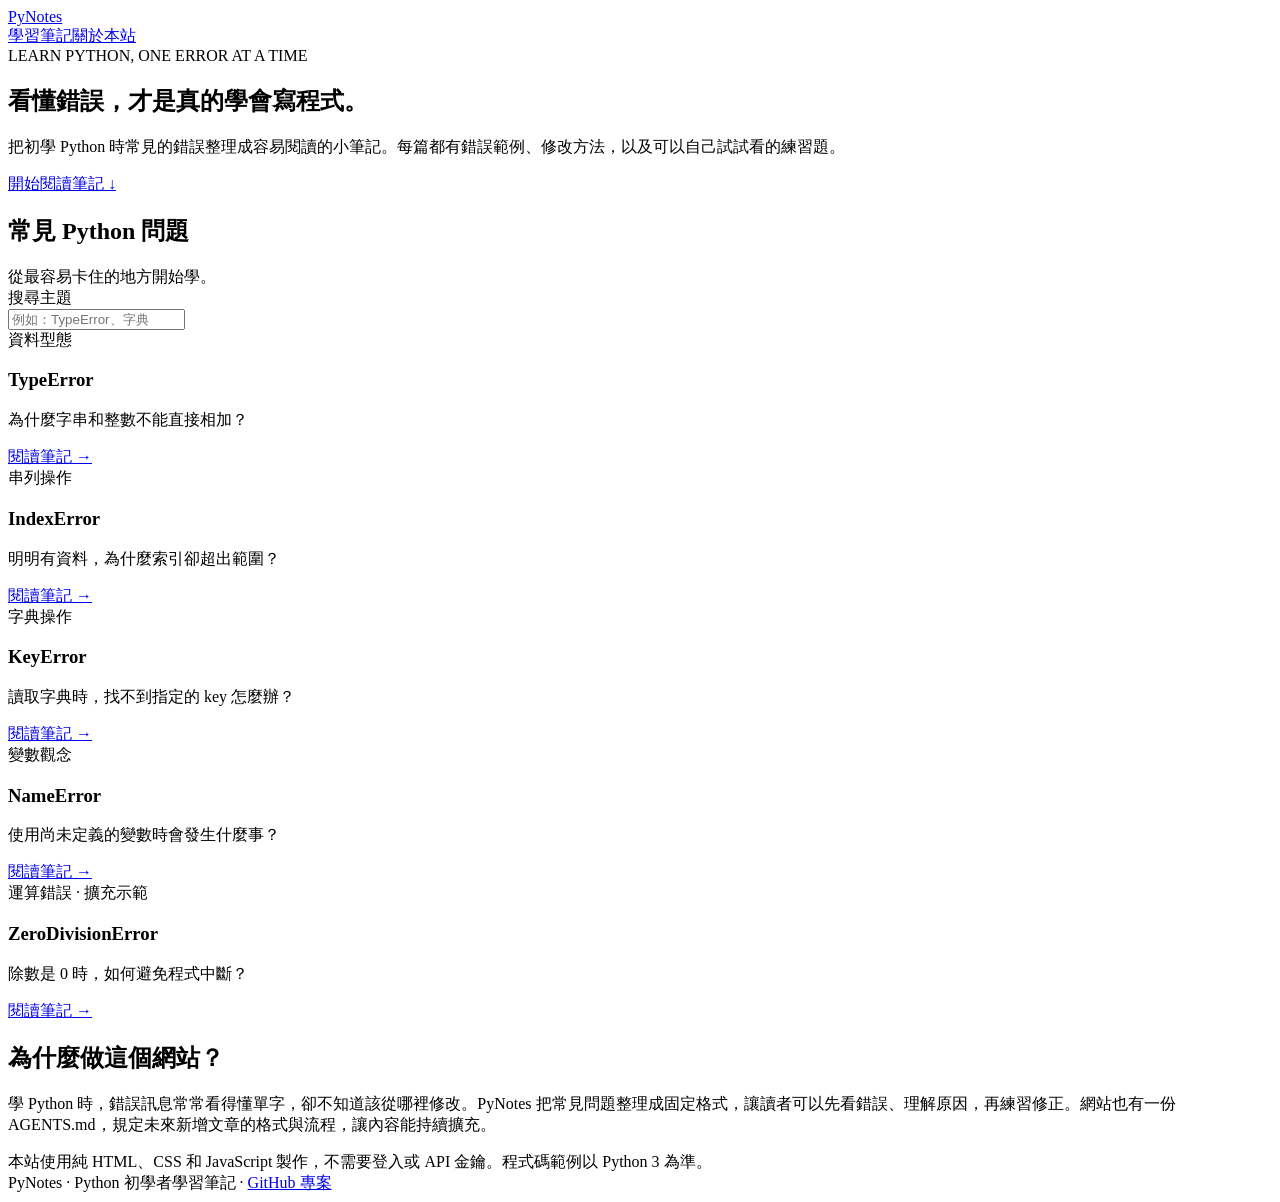
==== index.html @ ad29ce37 "Add files via upload" ====
<!doctype html><html lang="zh-Hant"><head><meta charset="utf-8"><meta name="viewport" content="width=device-width, initial-scale=1"><meta name="description" content="PyNotes：給 Python 初學者的錯誤排解與學習筆記。"><title>PyNotes｜Python 初學者學習筆記</title><link rel="stylesheet" href="css/style.css"><script src="js/main.js" defer></script></head><body><header class="site-header"><div class="container header-inner"><a class="brand" href="index.html">Py<span>Notes</span></a><nav class="nav" aria-label="主選單"><a href="#lessons">學習筆記</a><a href="#about">關於本站</a></nav></div></header><main><section class="hero"><div class="container"><div class="eyebrow">LEARN PYTHON, ONE ERROR AT A TIME</div><h1>看懂錯誤，才是真的學會寫程式。</h1><p>把初學 Python 時常見的錯誤整理成容易閱讀的小筆記。每篇都有錯誤範例、修改方法，以及可以自己試試看的練習題。</p><a class="cta" href="#lessons">開始閱讀筆記 ↓</a></div></section><section id="lessons" class="section container"><div class="section-heading"><div><h2>常見 Python 問題</h2><div class="muted">從最容易卡住的地方開始學。</div></div><label for="lesson-search"><span class="muted">搜尋主題</span><br><input class="search" id="lesson-search" type="search" placeholder="例如：TypeError、字典" autocomplete="off"></label></div><div class="grid" id="lesson-grid"><article class="card" data-keywords="typeerror 型態 字串 整數 str"><span class="tag">資料型態</span><h3>TypeError</h3><p>為什麼字串和整數不能直接相加？</p><a href="lessons/typeerror.html">閱讀筆記 →</a></article><article class="card" data-keywords="indexerror 串列 list 索引 越界"><span class="tag">串列操作</span><h3>IndexError</h3><p>明明有資料，為什麼索引卻超出範圍？</p><a href="lessons/indexerror.html">閱讀筆記 →</a></article><article class="card" data-keywords="keyerror 字典 dictionary key get"><span class="tag">字典操作</span><h3>KeyError</h3><p>讀取字典時，找不到指定的 key 怎麼辦？</p><a href="lessons/keyerror.html">閱讀筆記 →</a></article><article class="card" data-keywords="nameerror 變數 定義 拼字"><span class="tag">變數觀念</span><h3>NameError</h3><p>使用尚未定義的變數時會發生什麼事？</p><a href="lessons/nameerror.html">閱讀筆記 →</a></article><article class="card" data-keywords="zerodivisionerror 除以零 除法"><span class="tag">運算錯誤 · 擴充示範</span><h3>ZeroDivisionError</h3><p>除數是 0 時，如何避免程式中斷？</p><a href="lessons/zero-division-error.html">閱讀筆記 →</a></article></div><p id="empty-results" class="empty muted" hidden>目前沒有符合的筆記，試試其他關鍵字。</p></section><section id="about" class="section container"><h2>為什麼做這個網站？</h2><p class="muted">學 Python 時，錯誤訊息常常看得懂單字，卻不知道該從哪裡修改。PyNotes 把常見問題整理成固定格式，讓讀者可以先看錯誤、理解原因，再練習修正。網站也有一份 AGENTS.md，規定未來新增文章的格式與流程，讓內容能持續擴充。</p><div class="notice">本站使用純 HTML、CSS 和 JavaScript 製作，不需要登入或 API 金鑰。程式碼範例以 Python 3 為準。</div></section></main><footer class="site-footer"><div class="container">PyNotes · Python 初學者學習筆記 · <a href="https://github.com/qiuyili920917-ux/pynotes-learning">GitHub 專案</a></div></footer></body></html>
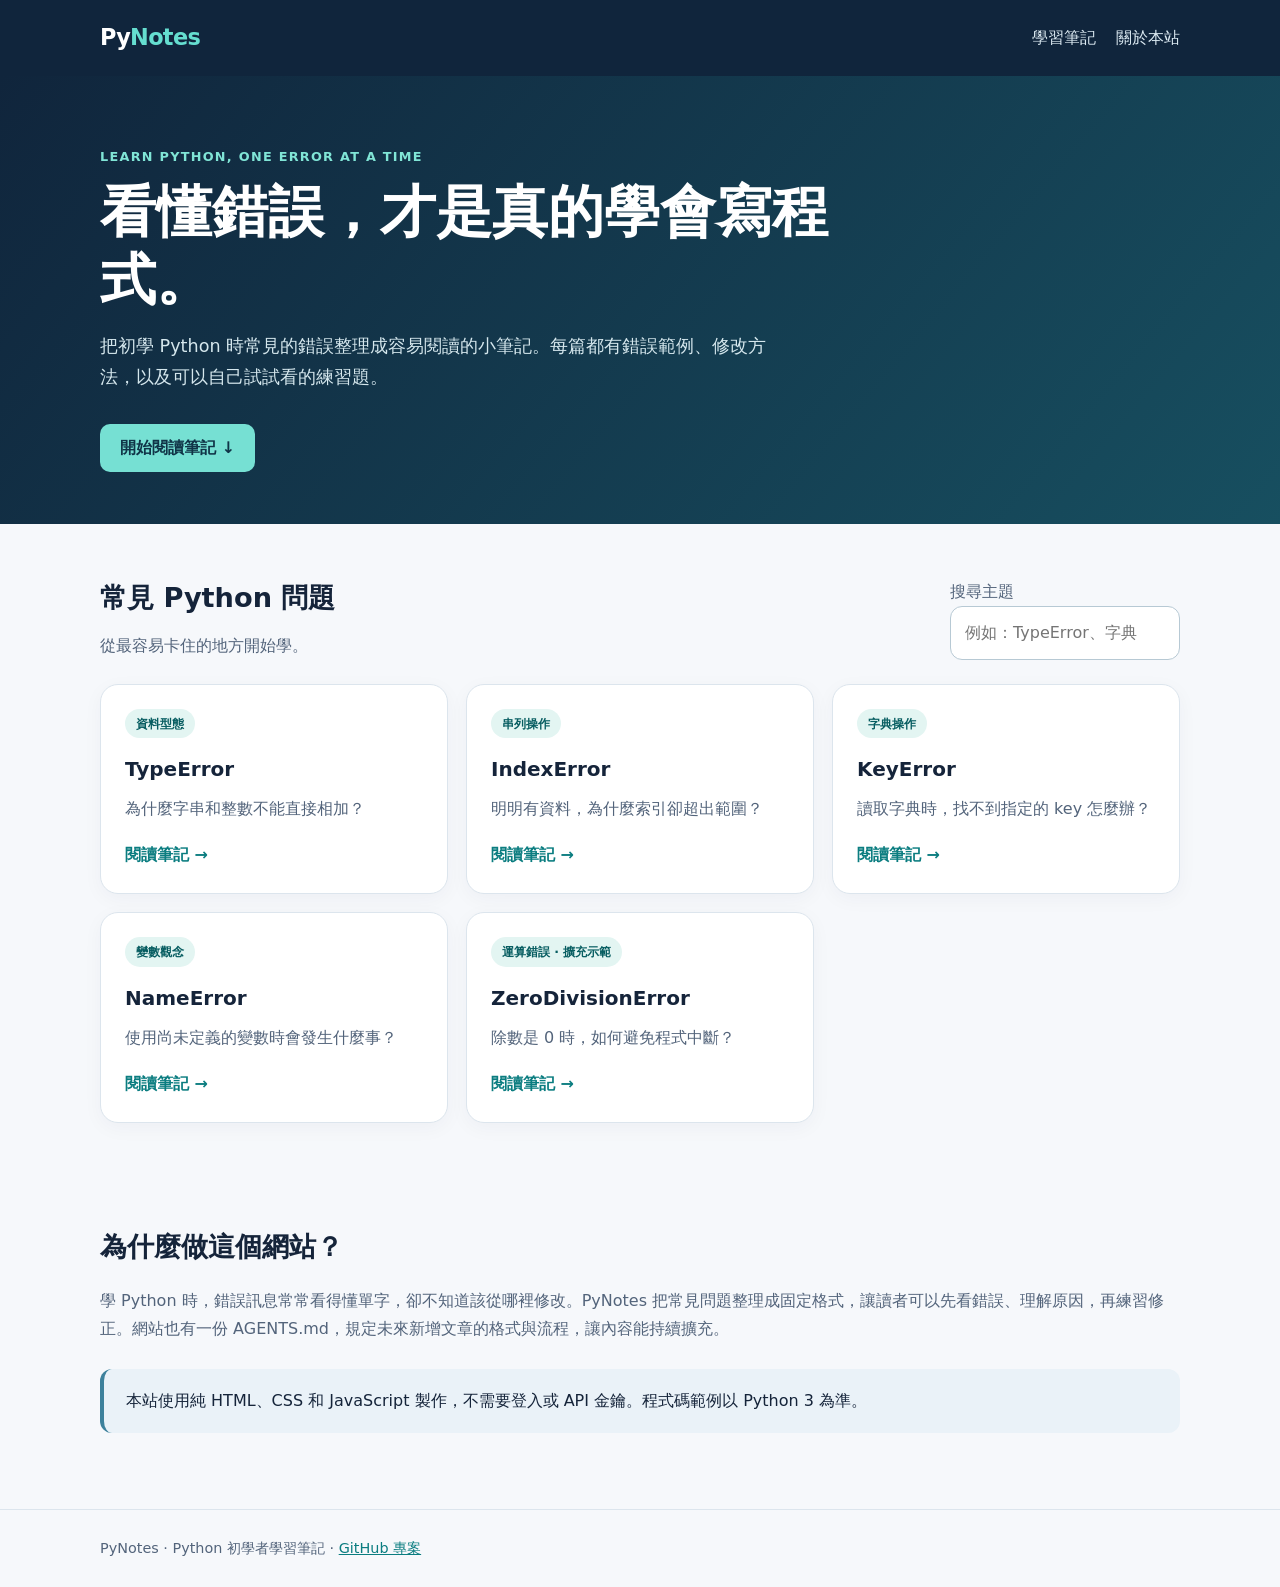
==== commit 49bf48d3: "Update index.html" ====
--- a/index.html
+++ b/index.html
@@ -1 +1 @@
-<!doctype html><html lang="zh-Hant"><head><meta charset="utf-8"><meta name="viewport" content="width=device-width, initial-scale=1"><meta name="description" content="PyNotes：給 Python 初學者的錯誤排解與學習筆記。"><title>PyNotes｜Python 初學者學習筆記</title><link rel="stylesheet" href="css/style.css"><script src="js/main.js" defer></script></head><body><header class="site-header"><div class="container header-inner"><a class="brand" href="index.html">Py<span>Notes</span></a><nav class="nav" aria-label="主選單"><a href="#lessons">學習筆記</a><a href="#about">關於本站</a></nav></div></header><main><section class="hero"><div class="container"><div class="eyebrow">LEARN PYTHON, ONE ERROR AT A TIME</div><h1>看懂錯誤，才是真的學會寫程式。</h1><p>把初學 Python 時常見的錯誤整理成容易閱讀的小筆記。每篇都有錯誤範例、修改方法，以及可以自己試試看的練習題。</p><a class="cta" href="#lessons">開始閱讀筆記 ↓</a></div></section><section id="lessons" class="section container"><div class="section-heading"><div><h2>常見 Python 問題</h2><div class="muted">從最容易卡住的地方開始學。</div></div><label for="lesson-search"><span class="muted">搜尋主題</span><br><input class="search" id="lesson-search" type="search" placeholder="例如：TypeError、字典" autocomplete="off"></label></div><div class="grid" id="lesson-grid"><article class="card" data-keywords="typeerror 型態 字串 整數 str"><span class="tag">資料型態</span><h3>TypeError</h3><p>為什麼字串和整數不能直接相加？</p><a href="lessons/typeerror.html">閱讀筆記 →</a></article><article class="card" data-keywords="indexerror 串列 list 索引 越界"><span class="tag">串列操作</span><h3>IndexError</h3><p>明明有資料，為什麼索引卻超出範圍？</p><a href="lessons/indexerror.html">閱讀筆記 →</a></article><article class="card" data-keywords="keyerror 字典 dictionary key get"><span class="tag">字典操作</span><h3>KeyError</h3><p>讀取字典時，找不到指定的 key 怎麼辦？</p><a href="lessons/keyerror.html">閱讀筆記 →</a></article><article class="card" data-keywords="nameerror 變數 定義 拼字"><span class="tag">變數觀念</span><h3>NameError</h3><p>使用尚未定義的變數時會發生什麼事？</p><a href="lessons/nameerror.html">閱讀筆記 →</a></article><article class="card" data-keywords="zerodivisionerror 除以零 除法"><span class="tag">運算錯誤 · 擴充示範</span><h3>ZeroDivisionError</h3><p>除數是 0 時，如何避免程式中斷？</p><a href="lessons/zero-division-error.html">閱讀筆記 →</a></article></div><p id="empty-results" class="empty muted" hidden>目前沒有符合的筆記，試試其他關鍵字。</p></section><section id="about" class="section container"><h2>為什麼做這個網站？</h2><p class="muted">學 Python 時，錯誤訊息常常看得懂單字，卻不知道該從哪裡修改。PyNotes 把常見問題整理成固定格式，讓讀者可以先看錯誤、理解原因，再練習修正。網站也有一份 AGENTS.md，規定未來新增文章的格式與流程，讓內容能持續擴充。</p><div class="notice">本站使用純 HTML、CSS 和 JavaScript 製作，不需要登入或 API 金鑰。程式碼範例以 Python 3 為準。</div></section></main><footer class="site-footer"><div class="container">PyNotes · Python 初學者學習筆記 · <a href="https://github.com/qiuyili920917-ux/pynotes-learning">GitHub 專案</a></div></footer></body></html>
+<!doctype html><html lang="zh-Hant"><head><meta charset="utf-8"><meta name="viewport" content="width=device-width, initial-scale=1"><meta name="description" content="PyNotes：給 Python 初學者的錯誤排解與學習筆記。"><title>PyNotes｜Python 初學者學習筆記</title><link rel="stylesheet" href="style.css"><script src="js/main.js" defer></script></head><body><header class="site-header"><div class="container header-inner"><a class="brand" href="index.html">Py<span>Notes</span></a><nav class="nav" aria-label="主選單"><a href="#lessons">學習筆記</a><a href="#about">關於本站</a></nav></div></header><main><section class="hero"><div class="container"><div class="eyebrow">LEARN PYTHON, ONE ERROR AT A TIME</div><h1>看懂錯誤，才是真的學會寫程式。</h1><p>把初學 Python 時常見的錯誤整理成容易閱讀的小筆記。每篇都有錯誤範例、修改方法，以及可以自己試試看的練習題。</p><a class="cta" href="#lessons">開始閱讀筆記 ↓</a></div></section><section id="lessons" class="section container"><div class="section-heading"><div><h2>常見 Python 問題</h2><div class="muted">從最容易卡住的地方開始學。</div></div><label for="lesson-search"><span class="muted">搜尋主題</span><br><input class="search" id="lesson-search" type="search" placeholder="例如：TypeError、字典" autocomplete="off"></label></div><div class="grid" id="lesson-grid"><article class="card" data-keywords="typeerror 型態 字串 整數 str"><span class="tag">資料型態</span><h3>TypeError</h3><p>為什麼字串和整數不能直接相加？</p><a href="lessons/typeerror.html">閱讀筆記 →</a></article><article class="card" data-keywords="indexerror 串列 list 索引 越界"><span class="tag">串列操作</span><h3>IndexError</h3><p>明明有資料，為什麼索引卻超出範圍？</p><a href="lessons/indexerror.html">閱讀筆記 →</a></article><article class="card" data-keywords="keyerror 字典 dictionary key get"><span class="tag">字典操作</span><h3>KeyError</h3><p>讀取字典時，找不到指定的 key 怎麼辦？</p><a href="lessons/keyerror.html">閱讀筆記 →</a></article><article class="card" data-keywords="nameerror 變數 定義 拼字"><span class="tag">變數觀念</span><h3>NameError</h3><p>使用尚未定義的變數時會發生什麼事？</p><a href="lessons/nameerror.html">閱讀筆記 →</a></article><article class="card" data-keywords="zerodivisionerror 除以零 除法"><span class="tag">運算錯誤 · 擴充示範</span><h3>ZeroDivisionError</h3><p>除數是 0 時，如何避免程式中斷？</p><a href="lessons/zero-division-error.html">閱讀筆記 →</a></article></div><p id="empty-results" class="empty muted" hidden>目前沒有符合的筆記，試試其他關鍵字。</p></section><section id="about" class="section container"><h2>為什麼做這個網站？</h2><p class="muted">學 Python 時，錯誤訊息常常看得懂單字，卻不知道該從哪裡修改。PyNotes 把常見問題整理成固定格式，讓讀者可以先看錯誤、理解原因，再練習修正。網站也有一份 AGENTS.md，規定未來新增文章的格式與流程，讓內容能持續擴充。</p><div class="notice">本站使用純 HTML、CSS 和 JavaScript 製作，不需要登入或 API 金鑰。程式碼範例以 Python 3 為準。</div></section></main><footer class="site-footer"><div class="container">PyNotes · Python 初學者學習筆記 · <a href="https://github.com/qiuyili920917-ux/pynotes-learning">GitHub 專案</a></div></footer></body></html>
--- a/style.css
+++ b/style.css
@@ -0,0 +1 @@
+:root{--bg:#f6f8fb;--surface:#fff;--ink:#15243a;--muted:#53647b;--line:#dce5ed;--accent:#0b7d80;--accent-soft:#e3f5f2;--navy:#10253c;--radius:18px}*{box-sizing:border-box}html{scroll-behavior:smooth}body{margin:0;font-family:system-ui,-apple-system,'Noto Sans TC',sans-serif;background:var(--bg);color:var(--ink);line-height:1.75}a{color:var(--accent)}a:focus-visible,button:focus-visible,input:focus-visible,summary:focus-visible{outline:3px solid #f3aa37;outline-offset:3px}.container{width:min(1080px,calc(100% - 36px));margin:auto}.site-header{background:var(--navy);color:#fff}.header-inner{display:flex;justify-content:space-between;align-items:center;min-height:76px;gap:16px}.brand{font-size:1.4rem;font-weight:800;color:white;text-decoration:none;letter-spacing:-.03em}.brand span{color:#65ded0}.nav{display:flex;gap:20px}.nav a{color:#dceaf2;text-decoration:none}.nav a:hover{text-decoration:underline}.hero{padding:70px 0 52px;background:linear-gradient(130deg,#10253c,#174f60);color:white}.eyebrow{color:#80e5d6;font-weight:700;letter-spacing:.1em;text-transform:uppercase;font-size:.8rem}.hero h1{font-size:clamp(2rem,5vw,3.5rem);line-height:1.2;max-width:750px;margin:10px 0 18px}.hero p{max-width:680px;color:#d5e7ed;font-size:1.1rem}.hero .cta{display:inline-block;background:#76e0d3;color:#103447;font-weight:800;padding:10px 20px;border-radius:10px;text-decoration:none;margin-top:14px}.section{padding:50px 0}.section-heading{display:flex;justify-content:space-between;align-items:end;gap:20px;flex-wrap:wrap}.section h2{font-size:1.7rem;margin:0 0 10px}.muted{color:var(--muted)}.search{width:min(340px,100%);padding:12px 14px;border:1px solid #b7c9d4;border-radius:12px;background:#fff;font:inherit}.grid{display:grid;grid-template-columns:repeat(3,minmax(0,1fr));gap:18px;margin-top:24px}.card{background:var(--surface);border:1px solid var(--line);border-radius:var(--radius);padding:24px;box-shadow:0 5px 20px #0c23400a}.card .tag,.tag{display:inline-block;border-radius:30px;background:var(--accent-soft);color:#075d61;font-size:.78rem;font-weight:800;padding:4px 11px}.card h3{margin:14px 0 8px;font-size:1.25rem}.card p{color:var(--muted);margin:0 0 18px}.card a{font-weight:750;text-decoration:none}.card a:hover{text-decoration:underline}.notice{background:#eaf2f8;border-left:4px solid #3d819c;border-radius:12px;padding:18px 22px;margin:26px 0}.site-footer{border-top:1px solid var(--line);padding:26px 0;color:var(--muted);font-size:.9rem}.breadcrumbs{font-size:.9rem;margin:28px 0;color:var(--muted)}.article-layout{display:grid;grid-template-columns:220px minmax(0,1fr);gap:28px;align-items:start;padding-bottom:55px}.toc{position:sticky;top:18px;background:#fff;border:1px solid var(--line);border-radius:16px;padding:18px}.toc strong{display:block;margin-bottom:10px}.toc a{display:block;text-decoration:none;padding:5px 0}.lesson{background:#fff;border:1px solid var(--line);border-radius:20px;padding:clamp(22px,4vw,44px)}.lesson h1{font-size:clamp(1.9rem,4vw,2.6rem);line-height:1.3;margin:14px 0}.lesson h2{font-size:1.4rem;margin-top:38px;border-top:1px solid var(--line);padding-top:24px;scroll-margin-top:20px}.lesson p{color:#35485e}.lesson pre{background:#11243a;color:#e8f6fa;padding:20px;border-radius:13px;overflow-x:auto;font-size:.94rem;line-height:1.65}.lesson code{font-family:ui-monospace,SFMono-Regular,Consolas,monospace}.lesson :not(pre)>code{background:#e9f0f4;padding:2px 5px;border-radius:5px}.lesson details{background:#eef8f5;padding:12px 18px;border-radius:12px}.lesson summary{cursor:pointer;font-weight:700}.related{display:flex;flex-wrap:wrap;gap:12px}.related a{background:#e3f5f2;padding:8px 14px;border-radius:10px;text-decoration:none;font-weight:650}.empty{margin-top:18px}.steps{padding-left:22px}@media(max-width:780px){.grid{grid-template-columns:repeat(2,minmax(0,1fr))}.article-layout{grid-template-columns:1fr}.toc{position:static}.hero{padding:52px 0 42px}}@media(max-width:520px){.grid{grid-template-columns:1fr}.header-inner{min-height:65px}.nav{gap:12px}.hero h1{font-size:2rem}.lesson{padding:20px}.section{padding:36px 0}}
